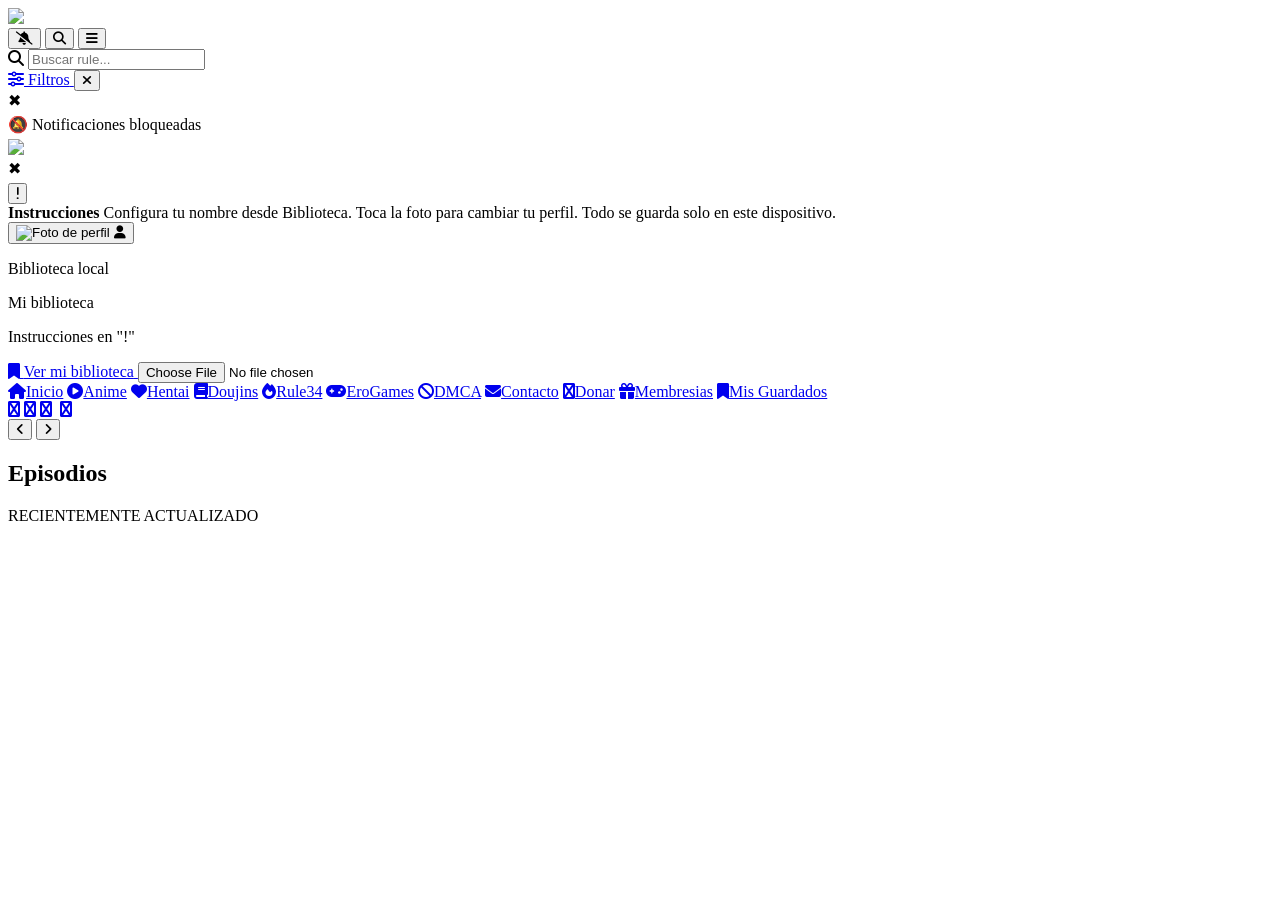
==== index.html @ 2ed852e5 "Update index.html" ====
<!DOCTYPE html>
<html lang="es">
<head>
  
<!-- Font Awesome -->
<link rel="stylesheet" href="https://cdnjs.cloudflare.com/ajax/libs/font-awesome/6.5.0/css/all.min.css">
<link rel="stylesheet" href="/assets/css/font-awesome.min.css">
<link rel="preconnect" href="https://fonts.googleapis.com">
<link rel="preconnect" href="https://fonts.gstatic.com" crossorigin>
<link rel="icon" href="https://rule.animertr.com/favicon.ico" type="image/x-icon">
      
<meta property="og:type" content="website">
<meta content='R34 Online | Rule.AnimeRTR.com' property='og:title'/>
<meta content='https://rule.animertr.com' property='og:url'/>
<meta content='article' property='og:type'/>
<meta content='RuleRTR' property='og:site_name'/>
<meta content='Página para ver Rule34 sin anuncios gratis y descargas directas.' property='og:description'/>
<meta content='https://rule.animertr.com/assets/img/portada.webp' property='og:image'/>
<meta content='es_ES' property='og:locale'/>
<meta content='en_US' property='og:locale:alternate'/>
<meta content='en_GB' property='og:locale:alternate'/>
<meta content='RuleRTR' name='twitter:title'/>
<meta content='USARIO-TWITTER' name='twitter:site'/>
<meta content='USARIO-TWITTER' name='twitter:creator'/>
<meta content='summary_large_image' name='twitter:card'/>

  
<!-- CSS Style Configuracion -->
  <link rel="stylesheet" href="/assets/css/loader.css">
  <link rel="stylesheet" href="/assets/css/header.css">
  <link rel="stylesheet" href="styles.css">
  <link rel="stylesheet" href="/assets/css/fonts.css">
  <link rel="stylesheet" href="/assets/css/copiar.css">

<!-- JS prioridad Configuracion -->
<script src="https://cdn.onesignal.com/sdks/web/v16/OneSignalSDK.page.js" defer></script>
<script src="/assets/js/Onesignalpush.js" defer></script>
<script src="/assets/js/loader.js" defer></script>
  

  <meta charset="UTF-8" />
  <meta name="viewport" content="width=device-width, initial-scale=1.0" />

  <title> RuleRTR </title>

</head>
  <body>

<!-- LOADER SIMPLE (espera TODO) -->
<div id="loader">
  <div class="loader-box">
    <div class="loader-bar">
      <span></span>
    </div>
  </div>
</div>
    
<header class="header">
  <div class="header-container">
    
<!-- LOGO IZQUIERDA -->
<div class="logo">
  <a href="/">
    <img src="/assets/img/logo.webp">
  </a>
</div>

  <!-- DERECHA -->
  <div class="actions">
  <!-- 🔔 CAMPANA -->
  <button class="icon-btn" id="notifToggle">
    <i class="fa fa-bell-slash" id="bellIcon"></i>
  </button>
  <!-- 🔍 BUSCADOR -->
  <button class="icon-btn" onclick="abrirBusqueda()">
    <i class="fa fa-search"></i>
  </button>
  <!-- ☰ MENU -->
  <button class="icon-btn" onclick="toggleMenu()">
    <i class="fa fa-bars"></i>
  </button>
  </div>

<div id="searchBar">
 <div class="search-container">

  <div class="search-input-wrap">
    <i class="fa fa-search"></i>
    <input type="text" id="searchInput" placeholder="Buscar rule..." />
  </div>
  <!-- BOTÓN FILTROS -->
  <a href="/catalogo/" class="filter-btn">
    <i class="fa fa-sliders"></i>
    <span>Filtros</span>
  </a>
  <!-- TU BOTÓN X -->
  <button onclick="cerrarBusqueda()">
    <i class="fa fa-times"></i>
  </button>

</div>
</div>

<!-- WARNING -->
<div id="notifWarning">
  <span class="close" id="closeWarning">✖</span>
  <p style="margin:5px 0;">🔕 Notificaciones bloqueadas</p>
  <a href="https://media.onesignal.com/web-sdk/bell/edge-unblock.png" target="_blank">
    <img src="https://media.onesignal.com/web-sdk/bell/edge-unblock.png">
  </a>
</div>

<!-- TOAST -->
<div id="notifToast">
  <span class="close" id="closeToast">✖</span>
  <p id="toastText" style="margin:5px 0;"></p>
</div>
        

<!-- OVERLAY -->
<div id="overlay" onclick="toggleMenu()"></div>

<!-- MENÚ -->
<div id="menu">
  <div class="menu-profile">
    <div class="menu-profile-bg"></div>

    <button class="menu-profile-help" id="menuProfileHelp" type="button" onclick="toggleMenuInstructions(event)" aria-label="Ver instrucciones" aria-expanded="false">
      <i class="fa fa-exclamation"></i>
    </button>

    <div class="menu-instructions-panel" id="menuInstructionsPanel" aria-hidden="true">
      <strong>Instrucciones</strong>
      <span>Configura tu nombre desde Biblioteca.</span>
      <span>Toca la foto para cambiar tu perfil.</span>
      <span>Todo se guarda solo en este dispositivo.</span>
    </div>

    <button class="menu-profile-avatar" id="profilePreview" type="button" onclick="openProfilePanel()" aria-label="Ver perfil">
      <img id="profilePreviewImg" alt="Foto de perfil">
      <i class="fa fa-user"></i>
    </button>

    <div class="menu-profile-info">
      <p class="menu-profile-kicker">Biblioteca local</p>
      <p class="menu-profile-title" id="menuLibraryName">Mi biblioteca</p>
      <p class="menu-profile-subtitle" id="menuLibrarySubtitle">Instrucciones en &quot;!&quot;</p>
    </div>

    <a class="menu-profile-library" href="/favoritos.html">
      <i class="fa fa-bookmark"></i>
      <span>Ver mi biblioteca</span>
    </a>

    <input class="profile-file-input" id="profileImageInput" type="file" accept="image/*">
  </div>

  <div class="menu-links">
    <a href="/"><i class="fa fa-home"></i>Inicio</a>
    <a href="/assets/link/Anime"><i class="fa fa-play-circle"></i>Anime</a>
    <a href="/assets/link/Hentai"><i class="fa fa-heart"></i>Hentai</a>
    <a href="/assets/link/Doujins"><i class="fa fa-book"></i>Doujins</a>
    <a href="/assets/link/Rule34"><i class="fa fa-fire"></i>Rule34</a>
    <a href="/assets/link/ErogeGames"><i class="fa fa-gamepad"></i>EroGames</a>
    <a href="/assets/link/DMCA"><i class="fa fa-ban"></i>DMCA</a>
    <a href="/assets/link/Contacto"><i class="fa fa-envelope"></i>Contacto</a>
    <a href="/assets/link/Donar"><i class="fa fa-paypal"></i>Donar</a>
    <a href="/assets/link/Donar"><i class="fa fa-gift"></i>Membresias</a>
    <a href="/biblioteca"><i class="fa fa-bookmark"></i>Mis Guardados</a>
  </div>

  <div class="menu-social">
    <a href="/assets/link/Twitter" title="X/Twitter"><i class="fa fa-twitter"></i></a>
    <a href="/assets/link/WhatsApp" title="WhatsApp"><i class="fa fa-whatsapp"></i></a>
    <a href="/assets/link/Facebook" title="Facebook"><i class="fa fa-facebook"></i></a>
    <a href="/assets/link/YouTube" title="YouTube"><i class="fa fa-youtube-play"></i></a>
    <a href="/assets/link/Donar" title="Donar"><i class="fa fa-paypal"></i></a>
  </div>
</div>
 
</header>
   

<!-- JS Script Configuracion -->
  <script src="/assets/js/header.js"></script>
  <script src="/assets/js/zoom.js"></script>





    

      
<!-- AQUI COMIENZA EL HTML NORMAL CON JS NORMAL -->
<div class="container">
<div class="slider">
    <div class="slides" id="slides"></div>

    <div class="slider-nav">
    <button onclick="moveSlide(-1)"><i class="fa-solid fa-angle-left"></i></button>
    <button onclick="moveSlide(1)"><i class="fa-solid fa-angle-right"></i></button>
    </div>
  
</div>


<div class="titulo-seccion">
  <h2>Episodios</h2>
  <p>RECIENTEMENTE ACTUALIZADO</p>
</div>


<div class="grid" id="grid"></div>

<script src="app.js"></script>



<div style="height: 40px;"></div>
    
</body>
</html>
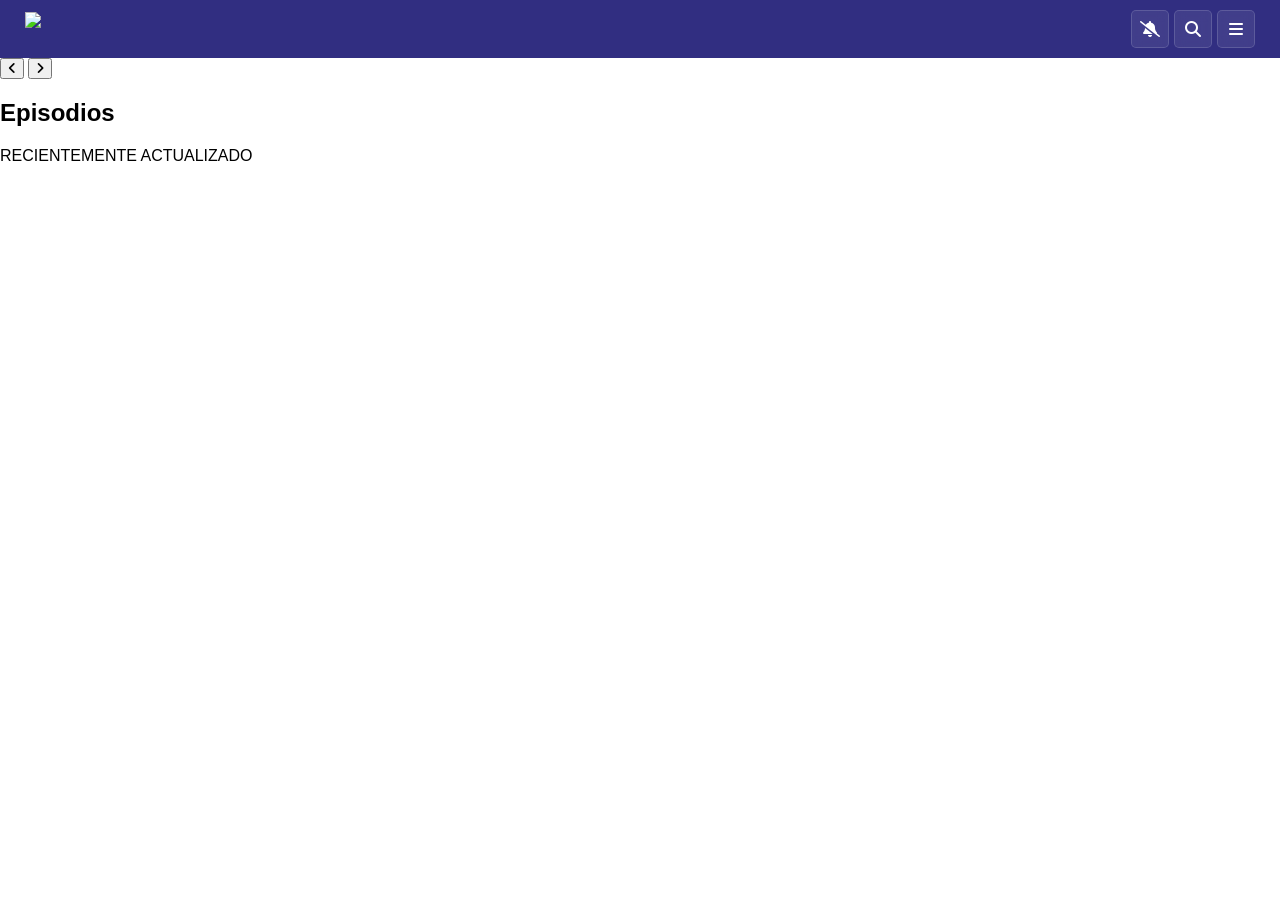
==== commit 248f3457: "Update index.html" ====
--- a/index.html
+++ b/index.html
@@ -144,7 +144,7 @@
     <div class="menu-profile-info">
       <p class="menu-profile-kicker">Biblioteca local</p>
       <p class="menu-profile-title" id="menuLibraryName">Mi biblioteca</p>
-      <p class="menu-profile-subtitle" id="menuLibrarySubtitle">Instrucciones en &quot;!&quot;</p>
+      <p class="menu-profile-subtitle" id="menuLibrarySubtitle">Instrucciones en ‹!›</p>
     </div>
 
     <a class="menu-profile-library" href="/favoritos.html">
@@ -177,7 +177,37 @@
     <a href="/assets/link/Donar" title="Donar"><i class="fa fa-paypal"></i></a>
   </div>
 </div>
- 
+    
+ <div id="profilePanel" class="profile-panel" aria-hidden="true">
+  <div class="profile-panel-backdrop" onclick="closeProfilePanel()"></div>
+
+  <div class="profile-card" role="dialog" aria-modal="true" aria-label="Perfil local">
+    <button class="profile-card-close" type="button" onclick="closeProfilePanel()" aria-label="Cerrar">
+      <i class="fa fa-times"></i>
+    </button>
+
+    <div class="profile-card-glow"></div>
+
+    <div class="profile-card-avatar" id="profilePanelPreview">
+      <img id="profilePanelImg" alt="Foto de perfil grande">
+      <i class="fa fa-user"></i>
+    </div>
+
+    <h3 id="profilePanelTitle">Mi biblioteca</h3>
+    <p id="profilePanelSubtitle">Personaliza tu biblioteca en este dispositivo.</p>
+
+    <div class="profile-card-actions">
+      <button type="button" onclick="triggerProfileImagePicker()">
+        <i class="fa fa-camera"></i> Cambiar foto
+      </button>
+      <button type="button" class="danger" onclick="removeProfileImage()">
+        <i class="fa fa-trash"></i> Quitar
+      </button>
+    </div>
+
+  </div>
+</div>
+
 </header>
    
 
--- a/assets/css/header.css
+++ b/assets/css/header.css
@@ -0,0 +1,1709 @@
+* {
+  box-sizing: border-box;
+}
+
+@font-face {
+  font-family: 'Comic Neue';
+  src: url('../fuentes/comic-neue/ComicNeue-Regular.ttf') format('truetype');
+  font-weight: 400;
+}
+
+@font-face {
+  font-family: 'Comic Neue';
+  src: url('../fuentes/comic-neue/ComicNeue-Bold.ttf') format('truetype');
+  font-weight: 700;
+}
+
+
+@font-face {
+  font-family: 'Open Sans';
+  src: url('../fuentes/open-sans/OpenSans-Regular.ttf') format('truetype');
+  font-weight: 400;
+}
+@font-face {
+  font-family: 'Open Sans';
+  src: url('../fuentes/open-sans/OpenSans-SemiBold.ttf') format('truetype');
+  font-weight: 600;
+}
+@font-face {
+  font-family: 'Open Sans';
+  src: url('../fuentes/open-sans/OpenSans-Bold.ttf') format('truetype');
+  font-weight: 700;
+}
+
+@font-face {
+  font-family: 'Rubik';
+  src: url('../fuentes/rubik/Rubik-Regular.ttf') format('truetype');
+  font-weight: 400;
+}
+@font-face {
+  font-family: 'Rubik';
+  src: url('../fuentes/rubik/Rubik-Medium.ttf') format('truetype');
+  font-weight: 500;
+}
+@font-face {
+  font-family: 'Rubik';
+  src: url('../fuentes/rubik/Rubik-Bold.ttf') format('truetype');
+  font-weight: 700;
+}
+
+
+/* RESET */
+html, body {
+  margin: 0;
+  padding: 0;
+  font-family: 'Open Sans', sans-serif;
+}
+
+/* HEADER */
+.header {
+  background: #312e81;
+  position: sticky;
+  top: 0;
+  z-index: 1000;
+}
+
+.header-container {
+  max-width: 1250px;
+  margin: 0 auto;
+  display: flex;
+  justify-content: space-between;
+  align-items: center;
+  padding: 10px;
+}
+
+/* LOGO */
+.logo img {
+  height: 35px;
+  display: block;
+  filter: saturate(1.4) brightness(1.1);
+}
+
+/* ICONOS DERECHA */
+.actions {
+  display: flex;
+  align-items: center;
+  gap: 5px;
+  position: relative;
+}
+
+.actions i {
+  color: white;
+  font-size: 18px;
+  cursor: pointer;
+  transition: 0.3s;
+}
+
+.actions i:hover {
+  color: #775cdc;
+}
+
+/* BOTONES DEL HEADER */
+.icon-btn {
+  width: 38px;
+  height: 38px;
+  background: rgba(255, 255, 255, 0.08);
+  border: 1px solid rgba(255, 255, 255, 0.15);
+  padding: 0;
+  border-radius: 5px;
+  cursor: pointer;
+  display: flex;
+  align-items: center;
+  justify-content: center;
+  backdrop-filter: blur(6px);
+  -webkit-backdrop-filter: blur(6px);
+  transition: background 0.25s ease, transform 0.25s ease, border-color 0.25s ease;
+}
+
+.icon-btn i {
+  color: white;
+  font-size: 16px;
+  pointer-events: none;
+}
+
+.icon-btn:hover {
+  background: rgba(255, 255, 255, 0.15);
+  border-color: rgba(255, 255, 255, 0.25);
+  transform: translateY(-1px);
+}
+
+/* PERFIL DENTRO DEL TOGGLE */
+.menu-profile {
+  position: relative;
+  padding: 18px 14px 14px;
+  overflow: hidden;
+  border-bottom: 1px solid rgba(255,255,255,0.12);
+  background:
+    radial-gradient(circle at 20% 0%, rgba(147, 51, 234, .55), transparent 42%),
+    linear-gradient(135deg, rgba(22, 130, 216, .40), rgba(49, 46, 129, .30));
+}
+
+.menu-profile-bg {
+  position: absolute;
+  inset: 0;
+  background:
+    linear-gradient(135deg, rgba(255,255,255,.10), transparent 40%),
+    radial-gradient(circle at 95% 15%, rgba(255,255,255,.18), transparent 24%);
+  pointer-events: none;
+}
+
+.menu-profile-avatar {
+  position: relative;
+  width: 66px;
+  height: 66px;
+  margin: 0 auto 10px;
+  border-radius: 22px;
+  display: grid;
+  place-items: center;
+  overflow: hidden;
+  color: #fff;
+  background: linear-gradient(135deg, rgba(22, 130, 216, .85), rgba(147, 51, 234, .9));
+  border: 2px solid rgba(255,255,255,.32);
+  box-shadow: 0 12px 28px rgba(0,0,0,.28);
+}
+
+.menu-profile-avatar::after {
+  content: "";
+  position: absolute;
+  inset: 3px;
+  border-radius: 18px;
+  border: 1px solid rgba(255,255,255,.18);
+  pointer-events: none;
+}
+
+.menu-profile-avatar img {
+  width: 100%;
+  height: 100%;
+  object-fit: cover;
+  display: none;
+}
+
+.menu-profile-avatar.has-image img {
+  display: block;
+}
+
+.menu-profile-avatar.has-image i {
+  display: none;
+}
+
+.menu-profile-avatar i {
+  font-size: 28px;
+}
+
+.menu-profile-info {
+  position: relative;
+  text-align: center;
+}
+
+.menu-profile-title {
+  margin: 0 0 3px;
+  color: #fff;
+  font-size: 15px;
+  font-weight: 700;
+  letter-spacing: .2px;
+}
+
+.menu-profile-subtitle {
+  margin: 0;
+  color: rgba(255,255,255,.72);
+  font-size: 12px;
+  line-height: 1.25;
+}
+
+.menu-profile-actions {
+  position: relative;
+  display: grid;
+  grid-template-columns: 1fr 1fr;
+  gap: 7px;
+  margin-top: 12px;
+}
+
+.menu-profile-actions button {
+  min-height: 32px;
+  border: 1px solid rgba(255,255,255,.14);
+  border-radius: 10px;
+  color: #fff;
+  background: rgba(255,255,255,.10);
+  cursor: pointer;
+  font-size: 12px;
+  font-weight: 700;
+  display: flex;
+  align-items: center;
+  justify-content: center;
+  gap: 6px;
+  transition: background .2s ease, transform .2s ease, border-color .2s ease;
+}
+
+.menu-profile-actions button:hover {
+  background: rgba(255,255,255,.18);
+  border-color: rgba(255,255,255,.24);
+  transform: translateY(-1px);
+}
+
+.menu-profile-actions i {
+  font-size: 13px;
+  color: #ddd6fe;
+}
+
+.profile-file-input {
+  display: none;
+}
+
+/* MENÚ IZQUIERDA */
+#menu {
+  position: fixed;
+  top: 0;
+  left: -260px;
+  width: 250px;
+  height: 100%;
+  background-color: #00384d;
+  box-shadow: 2px 0 5px rgba(0,0,0,0.5);
+  z-index: 2000;
+  transition: left 0.3s ease;
+  display: flex;
+  flex-direction: column;
+  justify-content: space-between;
+  overflow-y: auto;
+  overscroll-behavior: contain;
+}
+
+#menu.open {
+  left: 0;
+}
+
+/* LINKS */
+.menu-links a {
+  padding: 14px 20px;
+  border-bottom: 1px solid rgba(255, 255, 255, 0.1);
+  color: white;
+  text-decoration: none;
+  font-weight: 500;
+  font-size: 14px;
+  display: flex;
+  align-items: center;
+  transition: background-color 0.3s ease;
+}
+
+.menu-links a:hover {
+  background: rgba(255,255,255,0.1);
+}
+
+.menu-links a i {
+  margin-right: 10px;
+  width: 20px;
+  text-align: center;
+}
+
+/* REDES ABAJO */
+.menu-social {
+  display: flex;
+  justify-content: space-around;
+  padding: 12px 0;
+  border-top: 1px solid rgba(255,255,255,0.1);
+}
+
+.menu-social i {
+  color: white;
+  font-size: 18px;
+  transition: 0.3s;
+}
+
+.menu-social i:hover {
+  color: #775cdc;
+}
+
+/* OVERLAY */
+#overlay {
+  position: fixed;
+  top: 0;
+  left: 0;
+  width: 100%;
+  height: 100%;
+  background: rgba(0,0,0,0.4);
+  display: none;
+  z-index: 1500;
+}
+
+#overlay.active {
+  display: block;
+}
+
+/* BLOQUEAR SCROLL */
+.no-scroll {
+  overflow: hidden;
+}
+
+/* 🔍 BARRA DENTRO DEL HEADER */
+#searchBar {
+  position: absolute;
+  top: 0;
+  left: 0;
+  width: 100%;
+  height: 100%;
+  background: #312e81;
+  display: flex;
+  align-items: center;
+  z-index: 2000;
+  transform: translateY(-100%);
+  transition: 0.3s ease;  
+}
+
+#searchBar.active {
+  transform: translateY(0);
+}
+
+/* INPUT */
+.search-container{
+  max-width: 1250px;
+  width: 100%;
+  margin: 0 auto;
+  padding: 0 10px;
+
+  display: flex;
+  align-items: center;
+  gap: 6px;
+}
+
+/* INPUT WRAP (FINO) */
+.search-input-wrap{
+  flex: 1;
+  min-width: 0;
+  height: 34px;
+
+  display: flex;
+  align-items: center;
+  gap: 6px;
+
+  padding: 0 10px;
+
+  border-radius: 8px;
+  border: 1px solid rgba(255,255,255,0.08);
+
+  background: rgba(0,0,0,0.18);
+}
+
+/* ICONO */
+.search-input-wrap i{
+  font-size: 13px;
+  color: rgba(255,255,255,0.55);
+}
+
+/* INPUT */
+#searchBar input{
+  flex: 1;
+  height: 100%;
+  background: transparent;
+  border: none;
+  outline: none;
+
+  font-size: 13px;
+  color: #eae6ff;
+}
+
+#searchBar input::placeholder{
+  color: rgba(255,255,255,0.4);
+}
+
+/* FILTROS (NO GORDO) */
+.filter-btn{
+  height: 34px;
+  padding: 0 12px;
+
+  display: inline-flex;
+  align-items: center;
+  gap: 5px;
+
+  border-radius: 8px;
+  text-decoration: none;
+
+  font-size: 12px;
+  font-weight: 600;
+
+  color: #eae6ff;
+
+  background: rgba(255,255,255,0.08);
+  border: 1px solid rgba(255,255,255,0.12);
+
+  transition: all .15s ease;
+}
+
+.filter-btn:hover{
+  background: rgba(255,255,255,0.14);
+}
+
+/* X (IGUAL ESTILO QUE INPUT) */
+#searchBar button{
+  width: 34px;
+  height: 34px;
+
+  border-radius: 8px;
+
+  border: 1px solid rgba(168, 85, 247, 0.6);
+
+  background: rgba(0,0,0,0.18);
+
+  display: flex;
+  align-items: center;
+  justify-content: center;
+
+  cursor: pointer;
+
+  transition: all .18s ease;
+
+  /* ✨ glow base */
+
+}
+
+/* hover más intenso pero elegante */
+#searchBar button:hover{
+  border-color: rgba(192, 132, 252, 0.9);
+
+
+}
+
+/* icono */
+#searchBar button i{
+  font-size: 13px;
+  color: #e9d5ff;
+}
+
+
+/* CAMPANA */
+#notifToggle.active i {
+  color: #00d1ff;
+}
+#notifToggle.inactive i {
+  color: #fff;
+}
+
+/* PANELES */
+#notifWarning, #notifToast{
+  position:absolute;
+  top:60px;
+  right:10px;
+  width:250px;
+  background:#222;
+  color:white;
+  border-radius:10px;
+  padding:10px;
+  display:none;
+  box-shadow:0 5px 15px rgba(0,0,0,0.3);
+  animation:fadeIn 0.2s ease;
+  z-index:3000;
+}
+
+#notifToast{
+  background:#fff;
+  color:#111;
+}
+
+#notifWarning img{
+  width:100%;
+  border-radius:6px;
+  margin-top:8px;
+  cursor:pointer;
+}
+
+.close{
+  position:absolute;
+  top:5px;
+  right:8px;
+  cursor:pointer;
+  font-size:14px;
+  color:#aaa;
+}
+
+/* ===== PERFIL MEJORADO DENTRO DEL TOGGLE ===== */
+#menu {
+  background:
+    linear-gradient(180deg, #07384d 0%, #062f43 44%, #052838 100%);
+}
+
+.menu-profile {
+  padding: 18px 14px 16px;
+  border-bottom: 0;
+  box-shadow: inset 0 -1px 0 rgba(255,255,255,.10);
+}
+
+.menu-profile-avatar {
+  border: 0;
+  cursor: pointer;
+  padding: 0;
+  transition: transform .22s ease, box-shadow .22s ease, border-color .22s ease;
+}
+
+.menu-profile-avatar:hover {
+  transform: translateY(-2px) scale(1.02);
+  box-shadow: 0 16px 34px rgba(0,0,0,.34), 0 0 0 4px rgba(147, 51, 234, .12);
+}
+
+.avatar-edit-dot {
+  position: absolute;
+  right: -2px;
+  bottom: -2px;
+  width: 24px;
+  height: 24px;
+  border-radius: 999px;
+  display: grid;
+  place-items: center;
+  background: linear-gradient(135deg, #1682d8, #9333ea);
+  border: 2px solid rgba(255,255,255,.88);
+  box-shadow: 0 6px 14px rgba(0,0,0,.30);
+}
+
+.avatar-edit-dot i {
+  display: block !important;
+  font-size: 11px;
+  color: #fff;
+}
+
+.menu-profile-subtitle {
+  max-width: 190px;
+  margin-inline: auto;
+}
+
+.menu-links {
+  padding: 0;
+  margin: 0;
+}
+
+.menu-links a:first-child {
+  border-top: 0;
+}
+
+.menu-links a {
+  padding: 13px 18px;
+}
+
+.profile-panel {
+  position: fixed;
+  inset: 0;
+  z-index: 3000;
+  display: none;
+  align-items: center;
+  justify-content: center;
+  padding: 18px;
+}
+
+.profile-panel.active {
+  display: flex;
+}
+
+.profile-panel-backdrop {
+  position: absolute;
+  inset: 0;
+  background: rgba(0,0,0,.58);
+  backdrop-filter: blur(5px);
+  -webkit-backdrop-filter: blur(5px);
+}
+
+.profile-card {
+  position: relative;
+  width: min(92vw, 320px);
+  overflow: hidden;
+  text-align: center;
+  border-radius: 24px;
+  padding: 24px 18px 18px;
+  color: #fff;
+  background:
+    radial-gradient(circle at 22% 0%, rgba(22,130,216,.48), transparent 38%),
+    radial-gradient(circle at 90% 5%, rgba(147,51,234,.50), transparent 35%),
+    linear-gradient(180deg, rgba(15,23,42,.98), rgba(17,24,39,.98));
+  border: 1px solid rgba(255,255,255,.14);
+  box-shadow: 0 25px 65px rgba(0,0,0,.50);
+}
+
+.profile-card-glow {
+  position: absolute;
+  inset: 0;
+  background: linear-gradient(135deg, rgba(255,255,255,.11), transparent 40%);
+  pointer-events: none;
+}
+
+.profile-card-close {
+  position: absolute;
+  top: 10px;
+  right: 10px;
+  width: 34px;
+  height: 34px;
+  border: 1px solid rgba(255,255,255,.14);
+  border-radius: 12px;
+  color: #fff;
+  background: rgba(255,255,255,.09);
+  cursor: pointer;
+  z-index: 2;
+}
+
+.profile-card-avatar {
+  position: relative;
+  z-index: 1;
+  width: 122px;
+  height: 122px;
+  margin: 0 auto 13px;
+  border-radius: 34px;
+  display: grid;
+  place-items: center;
+  overflow: hidden;
+  background: linear-gradient(135deg, rgba(22,130,216,.9), rgba(147,51,234,.95));
+  border: 3px solid rgba(255,255,255,.32);
+  box-shadow: 0 18px 38px rgba(0,0,0,.36);
+}
+
+.profile-card-avatar img {
+  width: 100%;
+  height: 100%;
+  object-fit: cover;
+  display: none;
+}
+
+.profile-card-avatar.has-image img {
+  display: block;
+}
+
+.profile-card-avatar.has-image i {
+  display: none;
+}
+
+.profile-card-avatar i {
+  font-size: 48px;
+  color: #fff;
+}
+
+.profile-card h3 {
+  position: relative;
+  z-index: 1;
+  margin: 0 0 5px;
+  font-size: 19px;
+  letter-spacing: .2px;
+}
+
+.profile-card p {
+  position: relative;
+  z-index: 1;
+  margin: 0 0 15px;
+  color: rgba(255,255,255,.72);
+  font-size: 13px;
+}
+
+.profile-card-actions {
+  position: relative;
+  z-index: 1;
+  display: grid;
+  grid-template-columns: 1fr 1fr;
+  gap: 8px;
+}
+
+.profile-card-actions button,
+.profile-card-library {
+  min-height: 38px;
+  border-radius: 13px;
+  border: 1px solid rgba(255,255,255,.14);
+  color: #fff;
+  background: rgba(255,255,255,.10);
+  font-size: 13px;
+  font-weight: 700;
+  cursor: pointer;
+  text-decoration: none;
+  display: flex;
+  align-items: center;
+  justify-content: center;
+  gap: 7px;
+  transition: transform .2s ease, background .2s ease, border-color .2s ease;
+}
+
+.profile-card-actions button:hover,
+.profile-card-library:hover {
+  transform: translateY(-1px);
+  background: rgba(255,255,255,.17);
+  border-color: rgba(255,255,255,.24);
+}
+
+.profile-card-actions .danger {
+  background: rgba(239,68,68,.14);
+}
+
+.profile-card-library {
+  position: relative;
+  z-index: 1;
+  margin-top: 9px;
+  background: linear-gradient(135deg, rgba(22,130,216,.28), rgba(147,51,234,.28));
+}
+
+@media (max-width: 420px) {
+  .menu-profile {
+    padding: 16px 12px 14px;
+  }
+
+  .menu-links a {
+    padding: 12px 16px;
+  }
+
+  .profile-card {
+    width: min(94vw, 310px);
+  }
+}
+
+
+/* ===== AJUSTE TOP: PERFIL LIMPIO SIN CÁMARA ===== */
+#menu {
+  width: 250px;
+  background:
+    radial-gradient(circle at 35% -12%, rgba(147, 51, 234, .30), transparent 34%),
+    linear-gradient(180deg, #07384d 0%, #062f43 46%, #052838 100%);
+}
+
+.menu-profile {
+  padding: 0;
+  border-bottom: 1px solid rgba(255,255,255,.08);
+  box-shadow: none;
+  background:
+    linear-gradient(145deg, rgba(147,51,234,.70) 0%, rgba(22,130,216,.44) 42%, rgba(7,56,77,.98) 100%);
+}
+
+.menu-profile-bg {
+  background:
+    radial-gradient(circle at 18% 8%, rgba(255,255,255,.16), transparent 24%),
+    radial-gradient(circle at 82% 18%, rgba(255,255,255,.11), transparent 22%),
+    linear-gradient(180deg, transparent 0%, rgba(0,0,0,.16) 100%);
+}
+
+.menu-profile::after {
+  content: "";
+  position: absolute;
+  left: 14px;
+  right: 14px;
+  bottom: 0;
+  height: 1px;
+  background: linear-gradient(90deg, transparent, rgba(255,255,255,.18), transparent);
+}
+
+.menu-profile-avatar {
+  width: 82px;
+  height: 82px;
+  margin: 18px auto 9px;
+  border-radius: 26px;
+  background:
+    linear-gradient(135deg, rgba(255,255,255,.16), rgba(255,255,255,.04)),
+    linear-gradient(135deg, #1682d8, #9333ea);
+  border: 1px solid rgba(255,255,255,.34);
+  box-shadow:
+    0 14px 30px rgba(0,0,0,.32),
+    0 0 0 5px rgba(255,255,255,.06);
+}
+
+.menu-profile-avatar::before {
+  content: "";
+  position: absolute;
+  inset: -1px;
+  border-radius: inherit;
+  background: linear-gradient(135deg, rgba(255,255,255,.55), transparent 42%, rgba(147,51,234,.35));
+  opacity: .65;
+  pointer-events: none;
+  z-index: 1;
+  mix-blend-mode: screen;
+}
+
+.menu-profile-avatar::after {
+  inset: 5px;
+  border-radius: 21px;
+  border: 1px solid rgba(255,255,255,.14);
+  z-index: 2;
+}
+
+.menu-profile-avatar img,
+.menu-profile-avatar > i {
+  position: relative;
+  z-index: 0;
+}
+
+.menu-profile-avatar:hover {
+  transform: translateY(-2px) scale(1.015);
+  box-shadow:
+    0 18px 38px rgba(0,0,0,.38),
+    0 0 0 6px rgba(147, 51, 234, .12);
+}
+
+.avatar-edit-dot {
+  display: none !important;
+}
+
+.menu-profile-info {
+  padding: 0 14px 15px;
+}
+
+.menu-profile-kicker {
+  margin: 0 auto 4px;
+  width: max-content;
+  max-width: 100%;
+  padding: 4px 10px;
+  border-radius: 999px;
+  color: rgba(255,255,255,.88);
+  background: rgba(255,255,255,.11);
+  border: 1px solid rgba(255,255,255,.12);
+  font-size: 10px;
+  font-weight: 800;
+  letter-spacing: .6px;
+  text-transform: uppercase;
+}
+
+.menu-profile-title {
+  margin: 0;
+  font-size: 17px;
+  line-height: 1.1;
+  text-shadow: 0 2px 10px rgba(0,0,0,.24);
+}
+
+.menu-profile-subtitle {
+  display: inline-flex;
+  align-items: center;
+  justify-content: center;
+  margin: 8px auto 0;
+  padding: 6px 11px;
+  max-width: none;
+  border-radius: 999px;
+  color: rgba(255,255,255,.86);
+  background: rgba(0,0,0,.16);
+  border: 1px solid rgba(255,255,255,.10);
+  font-size: 11px;
+  font-weight: 700;
+  line-height: 1;
+}
+
+.menu-links {
+  padding: 0;
+  margin: 0;
+}
+
+.menu-links a {
+  min-height: 46px;
+  padding: 0 18px;
+  border-bottom: 1px solid rgba(255,255,255,.075);
+  background: transparent;
+}
+
+.menu-links a:first-child {
+  border-top: 0;
+}
+
+.menu-links a:hover {
+  background: linear-gradient(90deg, rgba(147,51,234,.18), rgba(22,130,216,.10));
+}
+
+.menu-social {
+  padding: 10px 0;
+  margin-top: auto;
+}
+
+.profile-card {
+  width: min(92vw, 340px);
+  padding: 18px;
+  border-radius: 26px;
+  background:
+    radial-gradient(circle at 24% 0%, rgba(147,51,234,.48), transparent 34%),
+    radial-gradient(circle at 85% 5%, rgba(22,130,216,.44), transparent 36%),
+    linear-gradient(180deg, rgba(15,23,42,.98), rgba(7,56,77,.98));
+}
+
+.profile-card::before {
+  content: "";
+  position: absolute;
+  inset: 0;
+  background: linear-gradient(135deg, rgba(255,255,255,.12), transparent 38%);
+  pointer-events: none;
+}
+
+.profile-card-avatar {
+  width: 140px;
+  height: 140px;
+  margin: 10px auto 14px;
+  border-radius: 38px;
+  border: 1px solid rgba(255,255,255,.35);
+  box-shadow:
+    0 22px 45px rgba(0,0,0,.42),
+    0 0 0 7px rgba(255,255,255,.055);
+}
+
+.profile-card h3 {
+  font-size: 21px;
+}
+
+.profile-card p {
+  margin-bottom: 16px;
+}
+
+.profile-card-actions button,
+.profile-card-library {
+  min-height: 41px;
+  border-radius: 14px;
+}
+
+@media (max-width: 420px) {
+  .menu-profile-avatar {
+    width: 78px;
+    height: 78px;
+    margin-top: 16px;
+  }
+
+  .menu-profile-info {
+    padding-bottom: 14px;
+  }
+
+  .menu-links a {
+    min-height: 44px;
+  }
+}
+
+/* ===== AJUSTE FINAL: BIBLIOTECA VISIBLE + SIN HOVER LEVANTADO ===== */
+.menu-profile {
+  background:
+    radial-gradient(circle at 14% 0%, rgba(255,255,255,.16), transparent 24%),
+    radial-gradient(circle at 88% 8%, rgba(147,51,234,.30), transparent 28%),
+    linear-gradient(145deg, rgba(147,51,234,.64) 0%, rgba(22,130,216,.40) 44%, rgba(7,56,77,.98) 100%);
+}
+
+.menu-profile-avatar {
+  margin: 17px auto 10px;
+  cursor: pointer;
+  transition: box-shadow .2s ease, filter .2s ease, border-color .2s ease, background .2s ease;
+}
+
+.menu-profile-avatar:hover {
+  transform: none !important;
+  filter: brightness(1.06);
+  border-color: rgba(255,255,255,.46);
+  box-shadow:
+    0 14px 30px rgba(0,0,0,.34),
+    0 0 0 5px rgba(255,255,255,.075),
+    0 0 22px rgba(147,51,234,.22);
+}
+
+.menu-profile-info {
+  padding: 0 12px 12px;
+}
+
+.menu-profile-title {
+  font-size: 16px;
+}
+
+.menu-profile-subtitle {
+  display: block;
+  width: fit-content;
+  max-width: 100%;
+  margin: 7px auto 10px;
+  padding: 0;
+  border: 0;
+  background: transparent;
+  color: rgba(255,255,255,.76);
+  font-size: 11.5px;
+  font-weight: 600;
+  line-height: 1.25;
+}
+
+.menu-profile-library {
+  position: relative;
+  z-index: 2;
+  width: 100%;
+  min-height: 39px;
+  border-radius: 14px;
+  display: flex;
+  align-items: center;
+  justify-content: center;
+  gap: 8px;
+  color: #fff;
+  text-decoration: none;
+  font-size: 13px;
+  font-weight: 800;
+  background:
+    linear-gradient(135deg, rgba(255,255,255,.18), rgba(255,255,255,.08)),
+    linear-gradient(135deg, rgba(22,130,216,.40), rgba(147,51,234,.36));
+  border: 1px solid rgba(255,255,255,.20);
+  box-shadow: inset 0 1px 0 rgba(255,255,255,.14), 0 8px 18px rgba(0,0,0,.18);
+  transition: background .2s ease, border-color .2s ease, filter .2s ease;
+}
+
+.menu-profile-library:hover {
+  transform: none !important;
+  filter: brightness(1.06);
+  border-color: rgba(255,255,255,.30);
+  background:
+    linear-gradient(135deg, rgba(255,255,255,.23), rgba(255,255,255,.11)),
+    linear-gradient(135deg, rgba(22,130,216,.48), rgba(147,51,234,.44));
+}
+
+.menu-profile-library i {
+  width: auto;
+  margin: 0;
+  color: #ddd6fe;
+  font-size: 14px;
+}
+
+.menu-links {
+  padding-top: 0 !important;
+}
+
+.menu-links a {
+  min-height: 44px;
+  padding: 0 18px;
+}
+
+.menu-links a:hover,
+.profile-card-actions button:hover,
+.profile-card-library:hover,
+.icon-btn:hover {
+  transform: none !important;
+}
+
+.profile-card-actions button,
+.profile-card-library {
+  transition: background .2s ease, border-color .2s ease, filter .2s ease;
+}
+
+.profile-card-actions button:hover,
+.profile-card-library:hover {
+  filter: brightness(1.06);
+}
+
+@media (max-width: 420px) {
+  .menu-profile-info {
+    padding-bottom: 11px;
+  }
+
+  .menu-profile-library {
+    min-height: 38px;
+  }
+}
+
+/* ===== REFINADO COMPACTO: PERFIL DEL TOGGLE ===== */
+#menu {
+  width: 250px;
+  background:
+    radial-gradient(circle at 30% -12%, rgba(147,51,234,.20), transparent 34%),
+    linear-gradient(180deg, #06364a 0%, #052c3d 100%);
+}
+
+.menu-profile {
+  position: relative;
+  display: grid;
+  grid-template-columns: 62px 1fr;
+  column-gap: 10px;
+  row-gap: 10px;
+  align-items: center;
+  padding: 12px;
+  min-height: auto;
+  overflow: hidden;
+  background:
+    radial-gradient(circle at 0% 0%, rgba(167,139,250,.34), transparent 36%),
+    radial-gradient(circle at 100% 0%, rgba(22,130,216,.24), transparent 34%),
+    linear-gradient(145deg, rgba(49,46,129,.70), rgba(7,56,77,.96));
+  border-bottom: 1px solid rgba(255,255,255,.08);
+  box-shadow: inset 0 -1px 0 rgba(0,0,0,.18);
+}
+
+.menu-profile::after {
+  left: 12px;
+  right: 12px;
+  background: linear-gradient(90deg, transparent, rgba(255,255,255,.12), transparent);
+}
+
+.menu-profile-bg {
+  opacity: .75;
+  background:
+    linear-gradient(135deg, rgba(255,255,255,.10), transparent 38%),
+    radial-gradient(circle at 88% 20%, rgba(255,255,255,.10), transparent 22%);
+}
+
+.menu-profile-avatar {
+  grid-column: 1;
+  width: 58px;
+  height: 58px;
+  margin: 0;
+  border-radius: 18px;
+  background:
+    linear-gradient(135deg, rgba(255,255,255,.12), rgba(255,255,255,.04)),
+    linear-gradient(135deg, #1682d8, #7c3aed);
+  border: 1px solid rgba(255,255,255,.24);
+  box-shadow:
+    0 10px 22px rgba(0,0,0,.28),
+    0 0 0 4px rgba(255,255,255,.045);
+}
+
+.menu-profile-avatar::before {
+  opacity: .35;
+}
+
+.menu-profile-avatar::after {
+  inset: 4px;
+  border-radius: 14px;
+  border-color: rgba(255,255,255,.12);
+}
+
+.menu-profile-avatar i {
+  font-size: 22px;
+}
+
+.menu-profile-avatar:hover {
+  filter: brightness(1.04);
+  border-color: rgba(255,255,255,.34);
+  box-shadow:
+    0 10px 22px rgba(0,0,0,.30),
+    0 0 0 4px rgba(255,255,255,.06),
+    0 0 18px rgba(124,58,237,.16);
+}
+
+.menu-profile-info {
+  grid-column: 2;
+  position: relative;
+  z-index: 2;
+  padding: 0;
+  text-align: left;
+  min-width: 0;
+}
+
+.menu-profile-kicker {
+  display: inline-flex;
+  width: auto;
+  margin: 0 0 5px;
+  padding: 3px 8px;
+  border-radius: 999px;
+  color: rgba(255,255,255,.78);
+  background: rgba(255,255,255,.08);
+  border: 1px solid rgba(255,255,255,.10);
+  font-size: 9px;
+  line-height: 1;
+  letter-spacing: .45px;
+}
+
+.menu-profile-title {
+  margin: 0;
+  font-size: 15px;
+  line-height: 1.1;
+  font-weight: 800;
+  white-space: nowrap;
+  overflow: hidden;
+  text-overflow: ellipsis;
+}
+
+.menu-profile-subtitle {
+  display: block;
+  width: auto;
+  margin: 4px 0 0;
+  padding: 0;
+  color: rgba(255,255,255,.66);
+  font-size: 11px;
+  font-weight: 600;
+  line-height: 1.15;
+  background: transparent;
+  border: 0;
+}
+
+.menu-profile-library {
+  grid-column: 1 / -1;
+  position: relative;
+  z-index: 2;
+  width: 100%;
+  min-height: 34px;
+  border-radius: 12px;
+  gap: 7px;
+  font-size: 12.5px;
+  background:
+    linear-gradient(135deg, rgba(255,255,255,.13), rgba(255,255,255,.06)),
+    linear-gradient(135deg, rgba(22,130,216,.34), rgba(124,58,237,.30));
+  border: 1px solid rgba(255,255,255,.16);
+  box-shadow: inset 0 1px 0 rgba(255,255,255,.10);
+}
+
+.menu-profile-library:hover {
+  filter: brightness(1.05);
+  border-color: rgba(255,255,255,.24);
+  background:
+    linear-gradient(135deg, rgba(255,255,255,.17), rgba(255,255,255,.08)),
+    linear-gradient(135deg, rgba(22,130,216,.42), rgba(124,58,237,.36));
+}
+
+.menu-profile-library i {
+  font-size: 13px;
+  color: #c4b5fd;
+}
+
+.menu-links a {
+  min-height: 41px;
+  padding: 0 16px;
+  font-size: 13.5px;
+  border-bottom-color: rgba(255,255,255,.065);
+}
+
+.menu-links a i {
+  margin-right: 9px;
+  color: rgba(255,255,255,.82);
+}
+
+.menu-social {
+  padding: 9px 0;
+}
+
+/* Modal de perfil más fino */
+.profile-card {
+  width: min(92vw, 310px);
+  padding: 17px 16px 16px;
+  border-radius: 22px;
+}
+
+.profile-card-avatar {
+  width: 116px;
+  height: 116px;
+  margin: 8px auto 12px;
+  border-radius: 32px;
+}
+
+.profile-card h3 {
+  font-size: 19px;
+}
+
+.profile-card p {
+  font-size: 12.5px;
+  margin-bottom: 14px;
+}
+
+.profile-card-actions button,
+.profile-card-library {
+  min-height: 37px;
+  border-radius: 12px;
+  font-size: 12.5px;
+}
+
+@media (max-width: 420px) {
+  #menu { width: 248px; }
+  .menu-profile { padding: 11px; grid-template-columns: 60px 1fr; column-gap: 9px; }
+  .menu-profile-avatar { width: 56px; height: 56px; border-radius: 17px; }
+  .menu-profile-title { font-size: 14.5px; }
+  .menu-profile-library { min-height: 33px; }
+  .menu-links a { min-height: 40px; }
+}
+
+
+/* ===== AJUSTE LIMPIO FINAL: PERFIL SIN COLORES RAROS / SIN DOBLE MARCO ===== */
+#menu {
+  background: #1f2937 !important;
+}
+
+.menu-profile {
+  grid-template-columns: 56px 1fr !important;
+  column-gap: 10px !important;
+  row-gap: 9px !important;
+  padding: 12px !important;
+  background: #243244 !important;
+  border-bottom: 1px solid rgba(255,255,255,.08) !important;
+  box-shadow: inset 0 -1px 0 rgba(0,0,0,.20) !important;
+}
+
+.menu-profile-bg,
+.menu-profile::after {
+  display: none !important;
+}
+
+.menu-profile-avatar {
+  width: 54px !important;
+  height: 54px !important;
+  border-radius: 16px !important;
+  margin: 0 !important;
+  background: #1f2937 !important;
+  border: 1px solid rgba(147,51,234,.55) !important;
+  box-shadow: 0 8px 18px rgba(0,0,0,.26) !important;
+  transition: border-color .2s ease, filter .2s ease, box-shadow .2s ease !important;
+}
+
+.menu-profile-avatar::before,
+.menu-profile-avatar::after {
+  display: none !important;
+}
+
+.menu-profile-avatar:hover {
+  transform: none !important;
+  filter: brightness(1.06) !important;
+  border-color: rgba(168,85,247,.85) !important;
+  box-shadow: 0 8px 18px rgba(0,0,0,.30), 0 0 0 3px rgba(147,51,234,.12) !important;
+}
+
+.menu-profile-avatar img {
+  border-radius: inherit !important;
+}
+
+.menu-profile-avatar i {
+  color: rgba(255,255,255,.86) !important;
+  font-size: 21px !important;
+}
+
+.menu-profile-info {
+  padding: 0 !important;
+  text-align: left !important;
+}
+
+.menu-profile-kicker {
+  margin: 0 0 4px !important;
+  padding: 0 !important;
+  background: transparent !important;
+  border: 0 !important;
+  color: #a78bfa !important;
+  font-size: 9.5px !important;
+  font-weight: 800 !important;
+  letter-spacing: .55px !important;
+}
+
+.menu-profile-title {
+  margin: 0 !important;
+  color: #fff !important;
+  font-size: 14.5px !important;
+  line-height: 1.1 !important;
+  font-weight: 800 !important;
+  text-shadow: none !important;
+}
+
+.menu-profile-subtitle {
+  margin: 4px 0 0 !important;
+  color: rgba(255,255,255,.62) !important;
+  font-size: 10.8px !important;
+  font-weight: 600 !important;
+  line-height: 1.2 !important;
+}
+
+.menu-profile-library {
+  grid-column: 1 / -1 !important;
+  min-height: 34px !important;
+  border-radius: 11px !important;
+  background: rgba(147,51,234,.18) !important;
+  border: 1px solid rgba(147,51,234,.46) !important;
+  color: #fff !important;
+  box-shadow: none !important;
+}
+
+.menu-profile-library:hover {
+  transform: none !important;
+  filter: brightness(1.08) !important;
+  background: rgba(147,51,234,.26) !important;
+  border-color: rgba(168,85,247,.72) !important;
+}
+
+.menu-profile-library i {
+  color: #c4b5fd !important;
+}
+
+.menu-links a:hover {
+  background: rgba(147,51,234,.14) !important;
+}
+
+@media (max-width: 420px) {
+  .menu-profile {
+    grid-template-columns: 54px 1fr !important;
+    padding: 11px !important;
+  }
+  .menu-profile-avatar {
+    width: 52px !important;
+    height: 52px !important;
+  }
+}
+
+/* ===== ÚLTIMO AJUSTE: NOMBRE DIRECTO + ALERTA PEQUEÑA + COLORES SÓLIDOS ===== */
+.menu-profile {
+  background: #243244 !important;
+}
+
+.menu-profile-title {
+  max-width: 100% !important;
+}
+
+.menu-profile-hint {
+  width: fit-content;
+  max-width: 100%;
+  margin-top: 6px;
+  padding: 5px 8px;
+  border-radius: 9px;
+  display: inline-flex;
+  align-items: center;
+  gap: 6px;
+  color: #e9d5ff;
+  text-decoration: none;
+  font-size: 10.5px;
+  font-weight: 800;
+  line-height: 1;
+  background: rgba(147,51,234,.16);
+  border: 1px solid rgba(147,51,234,.36);
+  transition: background .2s ease, border-color .2s ease, filter .2s ease;
+}
+
+.menu-profile-hint:hover {
+  transform: none !important;
+  filter: brightness(1.06);
+  background: rgba(147,51,234,.24);
+  border-color: rgba(168,85,247,.58);
+}
+
+.menu-profile-hint i {
+  width: auto !important;
+  margin: 0 !important;
+  color: #c4b5fd !important;
+  font-size: 12px !important;
+}
+
+.menu-profile-library {
+  background: #4c1d95 !important;
+  border-color: #6d28d9 !important;
+}
+
+.menu-profile-library:hover {
+  background: #5b21b6 !important;
+  border-color: #7c3aed !important;
+}
+
+.profile-card {
+  background: #111827 !important;
+  border: 1px solid rgba(147,51,234,.34) !important;
+  box-shadow: 0 25px 65px rgba(0,0,0,.55) !important;
+}
+
+.profile-card::before,
+.profile-card-glow {
+  display: none !important;
+}
+
+.profile-card-avatar {
+  background: #1f2937 !important;
+  border: 1px solid rgba(147,51,234,.55) !important;
+  box-shadow: 0 16px 36px rgba(0,0,0,.38) !important;
+}
+
+.profile-card-close {
+  background: #1f2937 !important;
+  border-color: rgba(255,255,255,.12) !important;
+}
+
+.profile-card-actions button {
+  background: #374151 !important;
+  border-color: #4b5563 !important;
+  color: #fff !important;
+}
+
+.profile-card-actions button:hover {
+  background: #4b5563 !important;
+  border-color: #6b7280 !important;
+  transform: none !important;
+}
+
+.profile-card-actions .danger {
+  background: #7f1d1d !important;
+  border-color: #991b1b !important;
+}
+
+.profile-card-actions .danger:hover {
+  background: #991b1b !important;
+  border-color: #b91c1c !important;
+}
+
+@media (max-width: 420px) {
+  .menu-profile-hint {
+    font-size: 10px;
+    padding: 5px 7px;
+  }
+}
+
+
+/* ===== FINAL LIMPIO: INSTRUCCIONES EN ! + 3 LÍNEAS ORDENADAS ===== */
+.menu-profile {
+  position: relative !important;
+  grid-template-columns: 56px 1fr !important;
+  column-gap: 10px !important;
+  row-gap: 9px !important;
+  padding: 12px 10px 10px !important;
+  background: #243244 !important;
+  overflow: visible !important;
+}
+
+.menu-profile-bg,
+.menu-profile::before,
+.menu-profile::after {
+  display: none !important;
+}
+
+.menu-profile-avatar {
+  grid-row: 1 / span 2 !important;
+  width: 54px !important;
+  height: 54px !important;
+  margin: 0 !important;
+  border-radius: 16px !important;
+  background: #1f2937 !important;
+  border: 1px solid rgba(167,139,250,.55) !important;
+  box-shadow: none !important;
+}
+
+.menu-profile-avatar::before,
+.menu-profile-avatar::after {
+  display: none !important;
+}
+
+.menu-profile-avatar:hover {
+  transform: none !important;
+  filter: brightness(1.05) !important;
+  box-shadow: none !important;
+}
+
+.menu-profile-info {
+  min-width: 0 !important;
+  padding: 0 28px 0 0 !important;
+  text-align: left !important;
+  align-self: center !important;
+}
+
+.menu-profile-kicker {
+  margin: 0 0 3px !important;
+  color: #a78bfa !important;
+  font-size: 9.5px !important;
+  line-height: 1 !important;
+  font-weight: 900 !important;
+  letter-spacing: .55px !important;
+  text-transform: uppercase !important;
+}
+
+.menu-profile-title {
+  margin: 0 !important;
+  max-width: 138px !important;
+  color: #fff !important;
+  font-size: 15px !important;
+  line-height: 1.12 !important;
+  font-weight: 800 !important;
+  white-space: nowrap !important;
+  overflow: hidden !important;
+  text-overflow: ellipsis !important;
+}
+
+.menu-profile-subtitle {
+  margin: 4px 0 0 !important;
+  color: rgba(255,255,255,.68) !important;
+  font-size: 10.8px !important;
+  line-height: 1.1 !important;
+  font-weight: 600 !important;
+  white-space: nowrap !important;
+}
+
+.menu-profile-help {
+  position: absolute;
+  top: 10px;
+  right: 10px;
+  z-index: 7;
+  width: 24px;
+  height: 24px;
+  padding: 0;
+  border-radius: 999px;
+  border: 1px solid rgba(167,139,250,.45);
+  background: #2d2240;
+  color: #ddd6fe;
+  display: grid;
+  place-items: center;
+  cursor: pointer;
+  transition: background .18s ease, border-color .18s ease, filter .18s ease;
+}
+
+.menu-profile-help:hover,
+.menu-profile-help[aria-expanded="true"] {
+  transform: none !important;
+  filter: brightness(1.08);
+  background: #3b2560;
+  border-color: rgba(196,181,253,.72);
+}
+
+.menu-profile-help i {
+  width: auto !important;
+  margin: 0 !important;
+  color: inherit !important;
+  font-size: 12px !important;
+}
+
+.menu-instructions-panel {
+  position: absolute;
+  top: 39px;
+  right: 9px;
+  z-index: 20;
+  width: 218px;
+  padding: 10px 11px;
+  border-radius: 13px;
+  background: #111827;
+  border: 1px solid rgba(167,139,250,.36);
+  box-shadow: 0 16px 36px rgba(0,0,0,.42);
+  color: #e5e7eb;
+  display: none;
+}
+
+.menu-instructions-panel.active {
+  display: block;
+}
+
+.menu-instructions-panel::before {
+  content: "";
+  position: absolute;
+  top: -6px;
+  right: 13px;
+  width: 10px;
+  height: 10px;
+  background: #111827;
+  border-left: 1px solid rgba(167,139,250,.36);
+  border-top: 1px solid rgba(167,139,250,.36);
+  transform: rotate(45deg);
+}
+
+.menu-instructions-panel strong {
+  display: block;
+  margin-bottom: 6px;
+  color: #c4b5fd;
+  font-size: 11px;
+  line-height: 1;
+  font-weight: 900;
+}
+
+.menu-instructions-panel span {
+  display: block;
+  color: rgba(255,255,255,.74);
+  font-size: 10.8px;
+  line-height: 1.28;
+}
+
+.menu-instructions-panel span + span {
+  margin-top: 4px;
+}
+
+.menu-profile-library {
+  grid-column: 1 / -1 !important;
+  min-height: 34px !important;
+  margin-top: 0 !important;
+  border-radius: 11px !important;
+  background: #4c1d95 !important;
+  border: 1px solid #6d28d9 !important;
+  color: #fff !important;
+  box-shadow: none !important;
+  font-size: 13px !important;
+}
+
+.menu-profile-library:hover {
+  transform: none !important;
+  filter: brightness(1.07) !important;
+  background: #5b21b6 !important;
+  border-color: #7c3aed !important;
+}
+
+.menu-profile-hint {
+  display: none !important;
+}
+
+@media (max-width: 420px) {
+  .menu-profile {
+    grid-template-columns: 54px 1fr !important;
+    padding: 11px 10px 10px !important;
+  }
+  .menu-profile-avatar {
+    width: 52px !important;
+    height: 52px !important;
+  }
+  .menu-profile-title {
+    max-width: 130px !important;
+  }
+  .menu-instructions-panel {
+    width: 210px;
+  }
+}
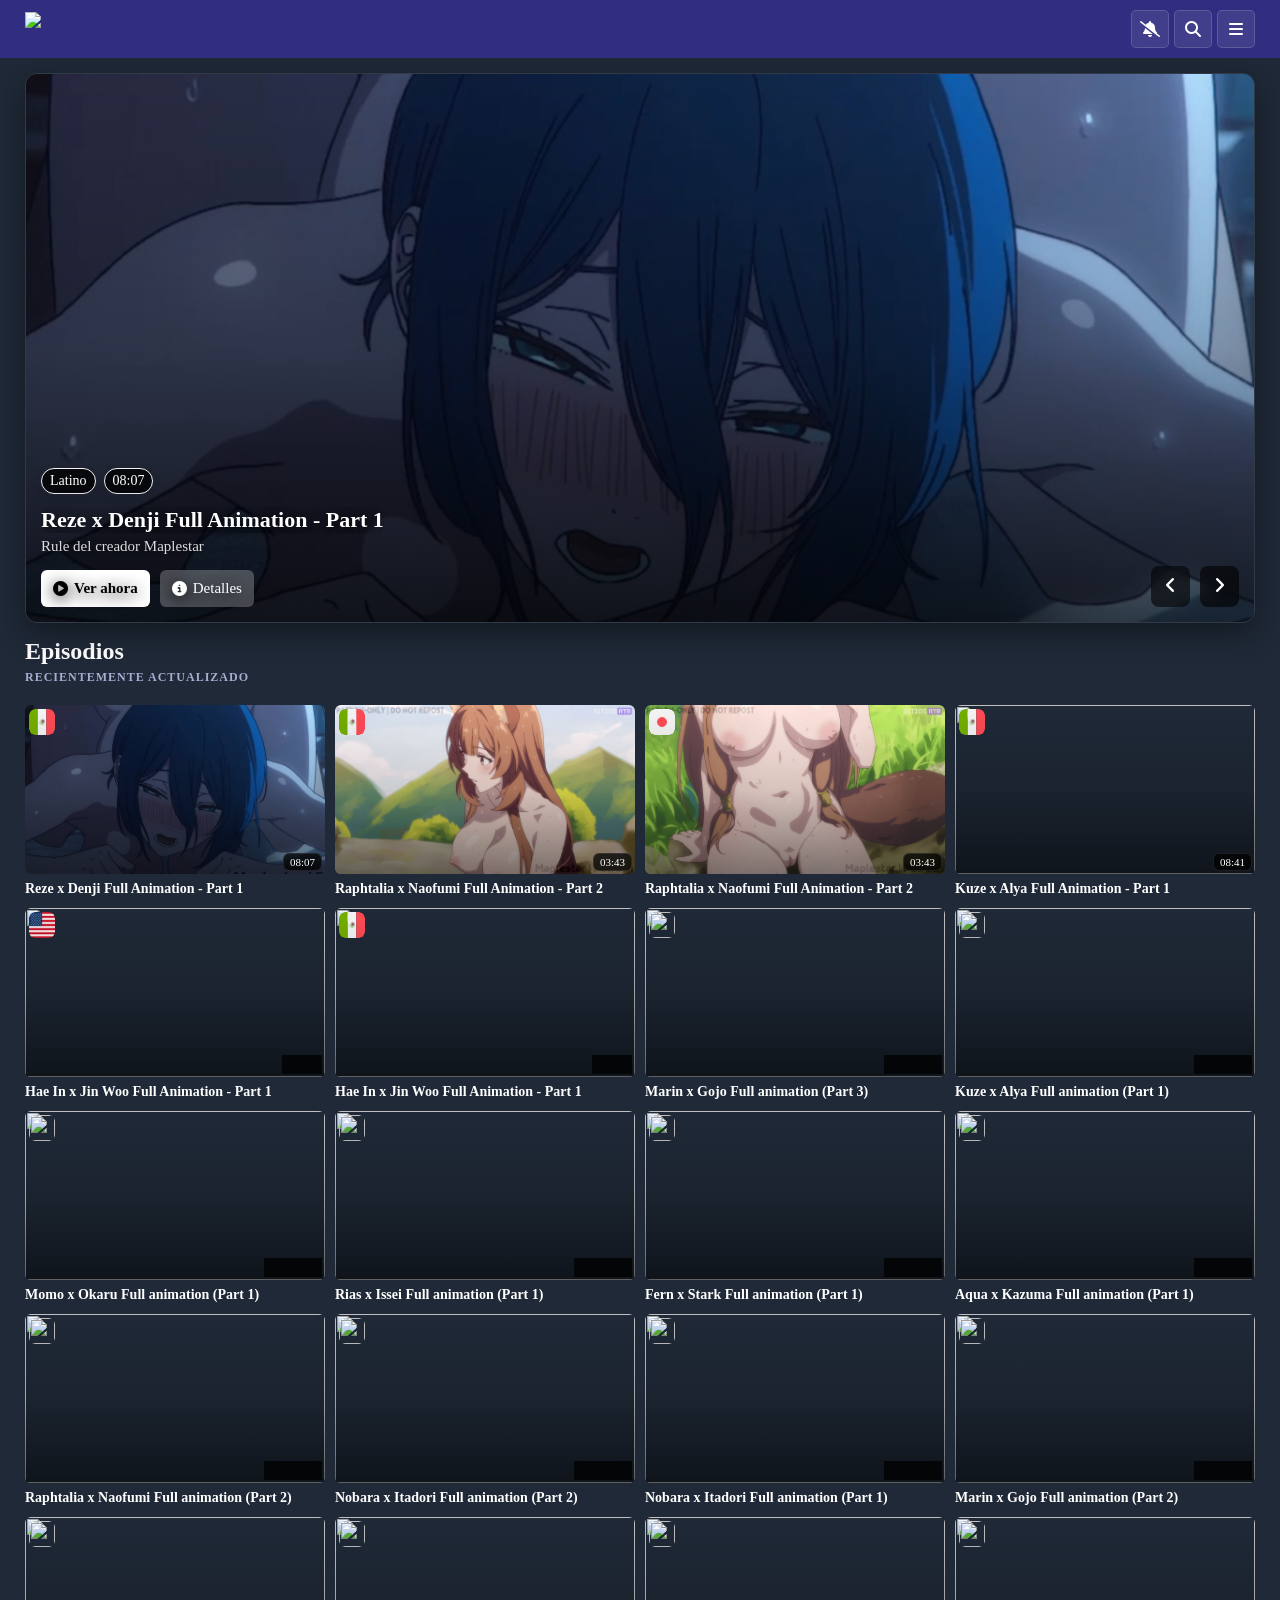
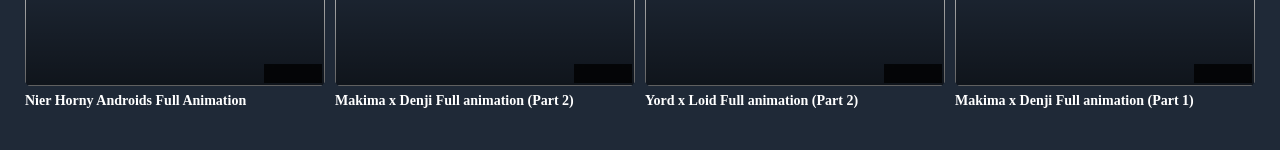
==== commit c59ae5bb: "Update index.html" ====
--- a/index.html
+++ b/index.html
@@ -7,15 +7,15 @@
 <link rel="stylesheet" href="/assets/css/font-awesome.min.css">
 <link rel="preconnect" href="https://fonts.googleapis.com">
 <link rel="preconnect" href="https://fonts.gstatic.com" crossorigin>
-<link rel="icon" href="https://rule.animertr.com/favicon.ico" type="image/x-icon">
+<link rel="icon" href="https://rule.sitiosrtr.com/favicon.ico" type="image/x-icon">
       
 <meta property="og:type" content="website">
-<meta content='R34 Online | Rule.AnimeRTR.com' property='og:title'/>
-<meta content='https://rule.animertr.com' property='og:url'/>
+<meta content='R34 Online | Rule.SitiosRTR.com' property='og:title'/>
+<meta content='https://rule.sitiosrtr.com' property='og:url'/>
 <meta content='article' property='og:type'/>
 <meta content='RuleRTR' property='og:site_name'/>
 <meta content='Página para ver Rule34 sin anuncios gratis y descargas directas.' property='og:description'/>
-<meta content='https://rule.animertr.com/assets/img/portada.webp' property='og:image'/>
+<meta content='https://rule.sitiosrtr.com/assets/img/portada.webp' property='og:image'/>
 <meta content='es_ES' property='og:locale'/>
 <meta content='en_US' property='og:locale:alternate'/>
 <meta content='en_GB' property='og:locale:alternate'/>
@@ -135,7 +135,7 @@
       <span>Toca la foto para cambiar tu perfil.</span>
       <span>Todo se guarda solo en este dispositivo.</span>
     </div>
-
+ 
     <button class="menu-profile-avatar" id="profilePreview" type="button" onclick="openProfilePanel()" aria-label="Ver perfil">
       <img id="profilePreviewImg" alt="Foto de perfil">
       <i class="fa fa-user"></i>
@@ -147,7 +147,7 @@
       <p class="menu-profile-subtitle" id="menuLibrarySubtitle">Instrucciones en ‹!›</p>
     </div>
 
-    <a class="menu-profile-library" href="/favoritos.html">
+    <a class="menu-profile-library" href="/biblioteca">
       <i class="fa fa-bookmark"></i>
       <span>Ver mi biblioteca</span>
     </a>
@@ -166,7 +166,6 @@
     <a href="/assets/link/Contacto"><i class="fa fa-envelope"></i>Contacto</a>
     <a href="/assets/link/Donar"><i class="fa fa-paypal"></i>Donar</a>
     <a href="/assets/link/Donar"><i class="fa fa-gift"></i>Membresias</a>
-    <a href="/biblioteca"><i class="fa fa-bookmark"></i>Mis Guardados</a>
   </div>
 
   <div class="menu-social">
--- a/styles.css
+++ b/styles.css
@@ -0,0 +1,387 @@
+body {
+    font-family: "Inter" !important;
+    width:100%;
+    margin: 0 auto;
+    padding-top: 0;
+    box-sizing: border-box;
+    background: #1f2937;
+}
+input,
+textarea,
+select,
+button,
+option {
+  font-family: "Inter" !important;
+}
+
+.container {
+    max-width: 1250px;
+    margin: 15px auto 0; /* Margin bueno we 🔥 */
+    padding: 0 10px; /* ← izquierda y derecha */
+}
+
+
+
+
+/* GRID */
+.grid {
+    display: grid;
+    grid-template-columns: repeat(4, 1fr);
+    gap: 10px;
+    padding: 0;
+}
+
+@media (max-width: 1024px) {
+    .grid { grid-template-columns: repeat(3, 1fr); }
+}
+
+@media (max-width: 600px) {
+    .grid { grid-template-columns: repeat(2, 1fr); }
+}
+
+/* CARD */
+.card a {
+    text-decoration: none;
+    color: inherit;
+}
+
+.thumb {
+    position: relative;
+    overflow: hidden;
+    border-radius: 6px;
+    aspect-ratio: 16 / 9;
+}
+.thumb::after {
+    content: "";
+    position: absolute;
+    inset: 0;
+
+    background: linear-gradient(
+        to top,
+        rgba(0,0,0,0.5),
+        rgba(0,0,0,0.15),
+        transparent
+    );
+
+    pointer-events: none; /* 🔥 importante */
+}
+
+
+.thumb img {
+    width: 100%;
+    height: 100%;
+    object-fit: cover;
+    transition: transform .25s ease, filter .25s ease;
+}
+
+.card:hover img {
+    transform: scale(1.05);
+}
+
+.label {
+    position: absolute;
+    top: 6px;
+    right: 6px;
+
+    background: rgba(0, 0, 0, 0.75);
+    color: #fff;
+
+    font-size: 11px;
+    font-weight: 600;
+
+    padding: 2px 6px;
+    border-radius: 6px;
+
+    backdrop-filter: blur(4px);
+}
+.label.lang{
+    position:absolute;
+
+    top:4px;
+    left:4px;
+    right:auto;
+
+    background:none !important;
+    border:none !important;
+    padding:0 !important;
+
+    width:26px;
+    height:26px;
+
+    overflow:hidden;
+
+    backdrop-filter:none !important;
+}
+.rtr-ep-flag{
+    width:100%;
+    height:100%;
+
+    object-fit:cover;
+    border-radius:6px;
+
+    display:block;
+}
+.card:hover .rtr-ep-flag{
+    transform:none !important;
+}
+
+
+/* episodio */
+.label-ep {
+    position: absolute;
+    bottom: 3px;
+    right: 3px;
+
+    background: rgba(0, 0, 0, 0.75);
+    color: #fff;
+
+    font-size: 11px;
+    font-weight: 500;
+
+    padding: 2px 6px;
+    border-radius: 6px;
+
+    border: 1px solid rgba(255,255,255,0.10);
+    backdrop-filter: blur(4px);
+
+    z-index: 3;
+}
+.card-title {
+    font-size: 14px;
+    font-weight: 600;
+    margin-top: 6px;
+    line-height: 1.3;
+    color: #fff;
+    display: -webkit-box;
+    -webkit-line-clamp: 2;
+    -webkit-box-orient: vertical;
+    overflow: hidden;
+}
+
+/* SLIDER */
+/* SLIDER MODERNO */
+.slider {
+    position: relative;
+    width: 100%;
+    height: 550px;
+    border-radius: 12px;
+    overflow: hidden;
+    border: 1px solid rgba(255,255,255,0.08);
+    box-shadow: 0 10px 30px rgba(0,0,0,0.4);
+}
+@media (max-width: 768px) {
+    .slider {
+        height: 370px; /* 📱 móvil */
+    }
+}
+
+/* contenedor */
+.slides {
+    position: relative;
+    width: 100%;
+    height: 100%;
+}
+
+/* cada slide */
+.slide {
+    position: absolute;
+    inset: 0;
+    opacity: 0;
+    transition: opacity 0.6s ease;
+    z-index: 0;
+    background-size: cover;
+    background-position: center;
+}
+
+/* activo */
+.slide.active {
+    opacity: 1;
+    z-index: 1;
+}
+
+/* overlay suave */
+.slide::after {
+    content: "";
+    position: absolute;
+    inset: 0;
+    background: linear-gradient(
+        to top,
+        rgba(0,0,0,0.7),
+        rgba(0,0,0,0.2),
+        transparent
+    );
+}
+
+/* contenido */
+
+/* sombra SOLO al texto */
+.slide-info {
+    text-shadow: 0 3px 15px rgba(0,0,0,0.9);
+}
+
+/* botones */
+.slider-nav {
+    position: absolute;
+    bottom: 15px;
+    right: 15px;
+    display: flex;
+    gap: 10px;
+    z-index: 5;
+}
+
+.slider-nav button {
+    background: rgba(0,0,0,0.6);
+    border: none;
+    color: white;
+    font-size: 18px;
+    padding: 10px 14px;
+    border-radius: 8px;
+    cursor: pointer;
+    backdrop-filter: blur(6px);
+    transition: 0.2s;
+}
+
+.slider-nav button:hover {
+    background: rgba(255,255,255,0.2);
+}
+/* BOTONES */
+.nav-btn{
+  pointer-events: all;
+  background: rgba(0,0,0,0.6);
+  border: none;
+  padding: 14px;
+  border-radius: 12px;
+  cursor: pointer;
+}
+
+
+
+.slide-content {
+    position: absolute;
+    margin-bottom: 0px;
+    inset: 0;
+    display: flex;
+    align-items: flex-end;
+    padding: 15px;
+    text-decoration: none;
+    color: white;
+    z-index: 2;
+}
+
+.slide-info {
+  max-width: 100%;
+  box-sizing: border-box;
+  word-wrap: break-word;
+  overflow-wrap: break-word;
+}
+@media (max-width: 768px) {
+  .slide-info p {
+    display: -webkit-box;
+    -webkit-line-clamp: 3; /* limita líneas */
+    -webkit-box-orient: vertical;
+    overflow: hidden;
+  }
+}
+
+.slide-label {
+    font-size: 14px;
+    margin-bottom: 5px;
+    background: rgba(0, 0, 0, 0.75);
+    color: #fff;
+    font-weight: 500;
+    padding: 4px 8px;
+    border-radius: 16px;
+    backdrop-filter: blur(4px);
+    border: 1px solid #F7F7F7;
+    display: inline-flex;   /* mejor alineación */
+    width: fit-content;     /* se ajusta al contenido */
+    max-width: 100%;        /* evita overflow en móvil */
+}
+.slide-top-tags{
+    display:flex;
+    gap:8px;
+    flex-wrap:wrap;
+    margin-bottom:8px;
+}
+
+
+/* 🔥 título en 1 línea */
+.slide-title {
+    font-size: 22px;
+    
+    font-weight: bold;
+    border-radius: 8px;
+    white-space: nowrap;
+    overflow: hidden;
+    text-overflow: ellipsis;
+}
+
+.slide-desc {
+    font-size: 15px;
+    opacity: 0.85;
+    margin: 5px 0 15px;
+
+    display: -webkit-box;
+    -webkit-line-clamp: 2;
+    -webkit-box-orient: vertical;
+    overflow: hidden;
+}
+
+.slide-buttons {
+    display: flex;
+    gap: 10px;
+}
+.slide-buttons a {
+    text-decoration: none;
+    color: inherit;
+}
+
+.btn {
+    font-size: 15px;
+    padding: 10px 12px;
+    border-radius: 6px;
+    cursor: pointer;
+    text-decoration: none; /* 🔥 quita la línea */
+    color: inherit;        /* 🔥 evita azul raro */
+    display: inline-flex;  /* 🔥 mantiene alineación */
+}
+
+.btn.play {
+    background: #fff;
+    color: #000;
+    font-weight: 600;
+    display: flex;
+    align-items: center;
+    gap: 6px;
+}
+
+.btn.info {
+    background: rgba(255,255,255,0.25);
+    backdrop-filter: blur(6px);
+    display: flex;
+    align-items: center;
+    gap: 6px;
+}
+
+
+
+
+
+
+
+
+.titulo-seccion h2 {
+  font-size: 24px;       /* Tamaño similar a la imagen */
+  color: #fff;
+  font-weight: 700;       /* Negrita */
+  margin: 15px 0 5px 0;   /* margen superior e inferior */
+}
+
+.titulo-seccion p {
+  font-size: 12px;        /* Tamaño más pequeño */
+  font-weight: 600;       /* Negrita */
+  letter-spacing: 1px;    /* espaciado de letras */
+  color: #A7ACD1;         /* color gris claro */
+  margin: 0 0 20px 0;     /* margen inferior para separación */
+  text-transform: uppercase; /* para que quede en mayúsculas */
+}
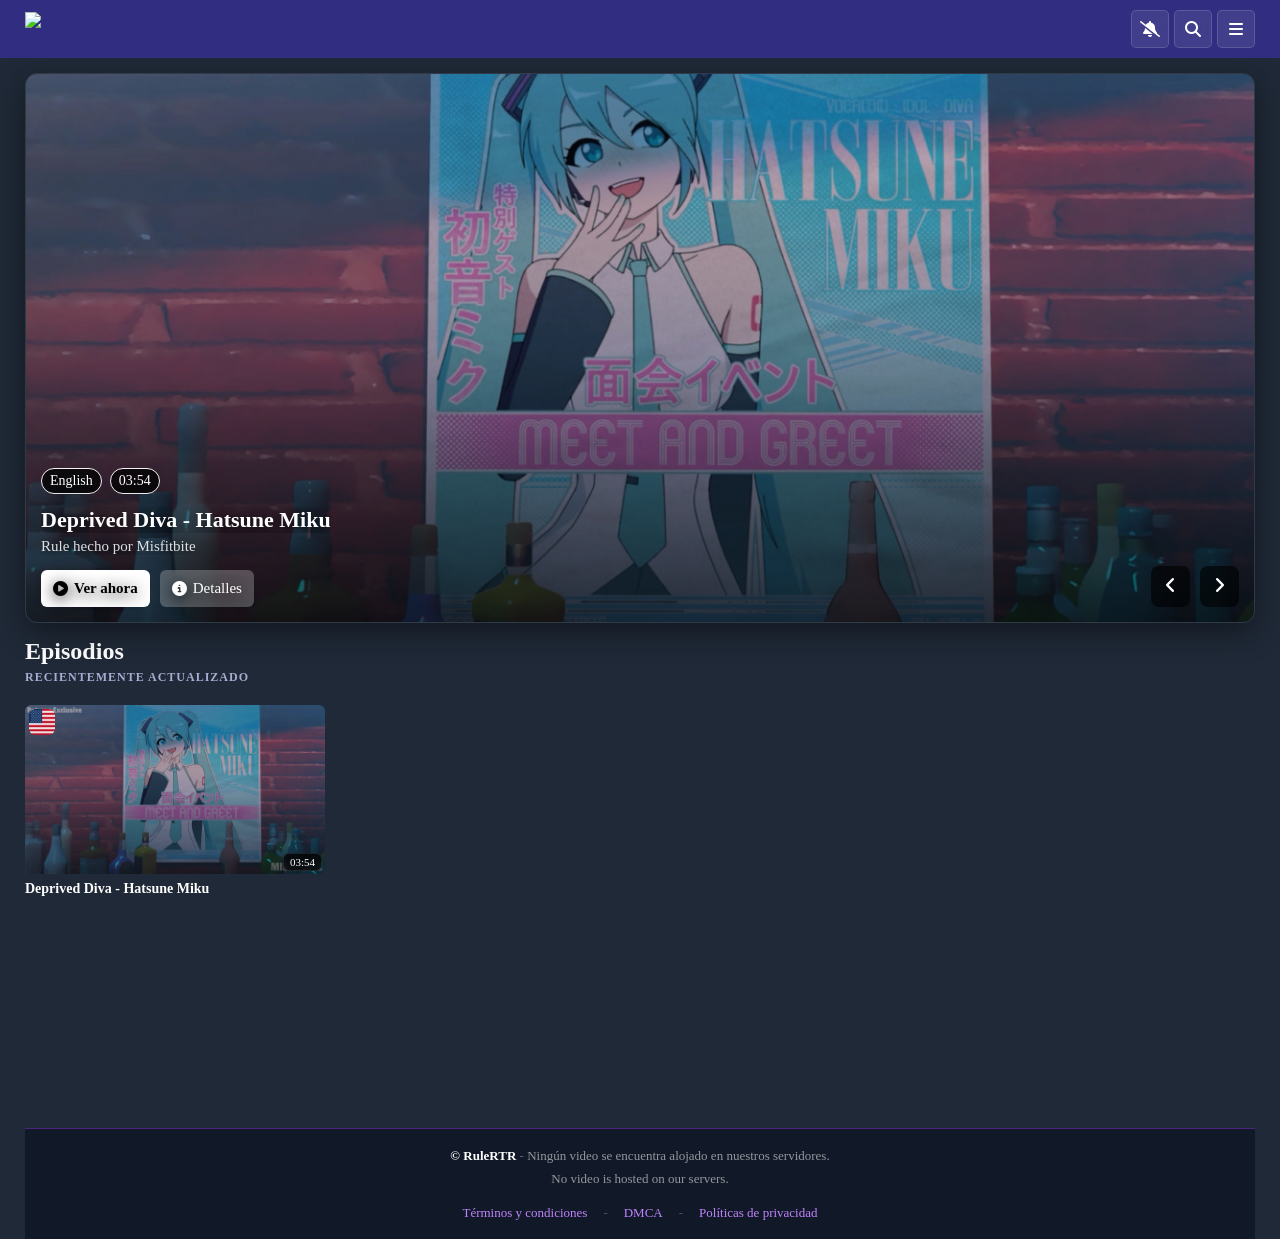
==== commit 9b042dcc: "Update index.html" ====
--- a/index.html
+++ b/index.html
@@ -250,3 +250,54 @@
     
 </body>
 </html>
+
+<footer style="
+
+  margin:190px 0 0;
+  padding:15px 34px;
+  text-align:center;
+  background:#111827;
+  border-top:1px solid rgba(147,51,234,.45);
+  color:rgba(255,255,255,.68);
+  font-size:13px;
+  line-height:1.8;
+">
+
+<div style="
+  margin-bottom:10px;
+  color:rgba(255,255,255,.55);
+">
+
+  <span style="
+    color:#fff;
+    font-weight:700;">
+    © RuleRTR
+  </span>
+
+  <span style="color:rgba(255,255,255,.35);">
+    -
+  </span>
+
+  Ningún video se encuentra alojado en nuestros servidores.<br>
+  No video is hosted on our servers.
+
+</div>
+
+  <div style="
+    display:flex;
+    justify-content:center;
+    gap:10px 16px;
+    flex-wrap:wrap;
+  ">
+    <a href="/assets/link/terminos" style="color:#c084fc;text-decoration:none;">Términos y condiciones</a>
+    <span style="color:rgba(255,255,255,.25);">-</span>
+    <a href="/assets/link/DMCA" style="color:#c084fc;text-decoration:none;">DMCA</a>
+    <span style="color:rgba(255,255,255,.25);">-</span>
+    <a href="/assets/link/privacidad" style="color:#c084fc;text-decoration:none;">Políticas de privacidad</a>
+  </div>
+
+</footer>
+
+<script>
+document.getElementById("rtr-year").textContent = new Date().getFullYear();
+</script>
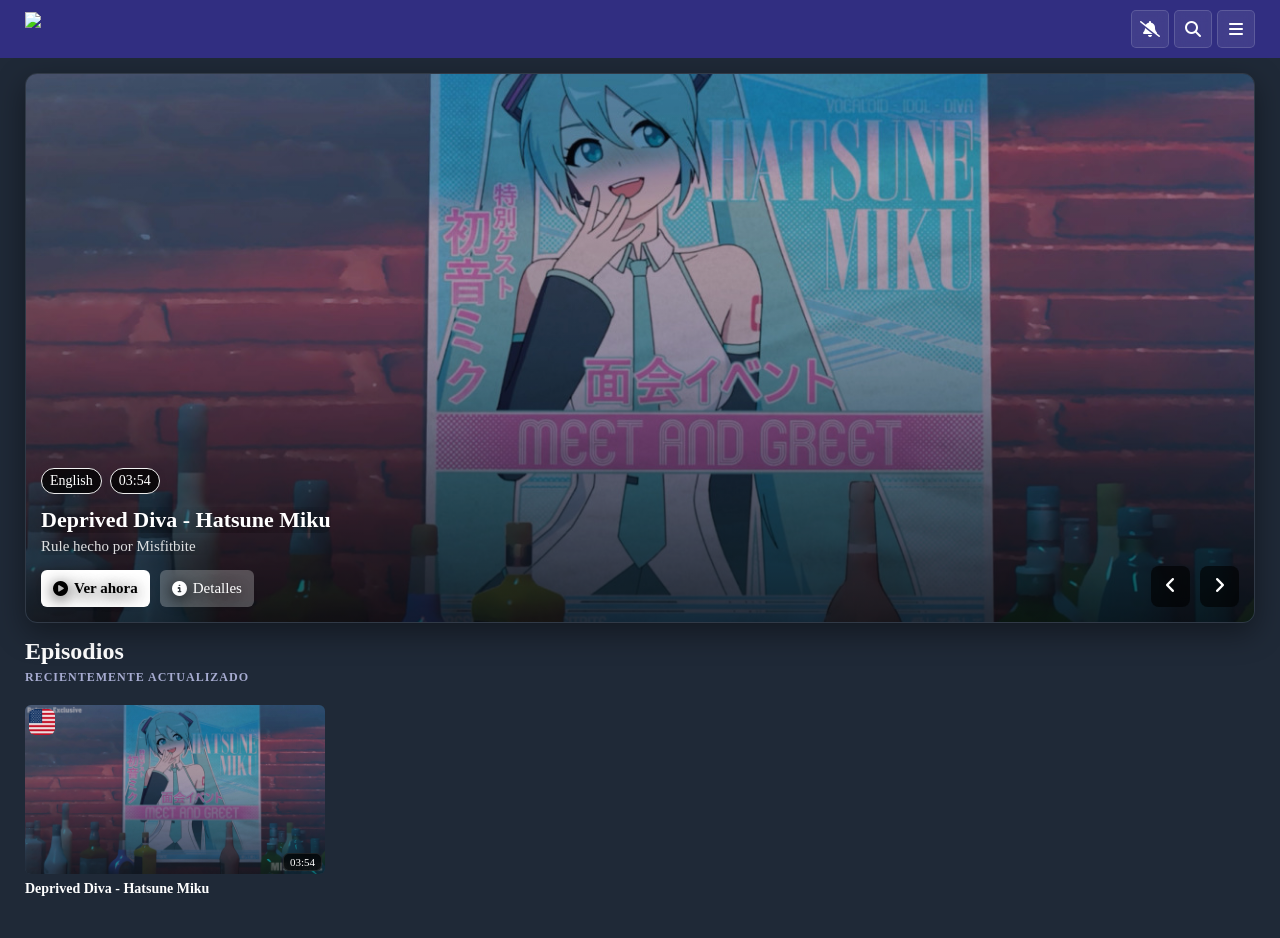
==== commit 63cb92ef: "Update index.html" ====
--- a/index.html
+++ b/index.html
@@ -251,53 +251,4 @@
 </body>
 </html>
 
-<footer style="
-
-  margin:190px 0 0;
-  padding:15px 34px;
-  text-align:center;
-  background:#111827;
-  border-top:1px solid rgba(147,51,234,.45);
-  color:rgba(255,255,255,.68);
-  font-size:13px;
-  line-height:1.8;
-">
-
-<div style="
-  margin-bottom:10px;
-  color:rgba(255,255,255,.55);
-">
-
-  <span style="
-    color:#fff;
-    font-weight:700;">
-    © RuleRTR
-  </span>
-
-  <span style="color:rgba(255,255,255,.35);">
-    -
-  </span>
-
-  Ningún video se encuentra alojado en nuestros servidores.<br>
-  No video is hosted on our servers.
-
-</div>
-
-  <div style="
-    display:flex;
-    justify-content:center;
-    gap:10px 16px;
-    flex-wrap:wrap;
-  ">
-    <a href="/assets/link/terminos" style="color:#c084fc;text-decoration:none;">Términos y condiciones</a>
-    <span style="color:rgba(255,255,255,.25);">-</span>
-    <a href="/assets/link/DMCA" style="color:#c084fc;text-decoration:none;">DMCA</a>
-    <span style="color:rgba(255,255,255,.25);">-</span>
-    <a href="/assets/link/privacidad" style="color:#c084fc;text-decoration:none;">Políticas de privacidad</a>
-  </div>
-
-</footer>
-
-<script>
-document.getElementById("rtr-year").textContent = new Date().getFullYear();
-</script>
+
